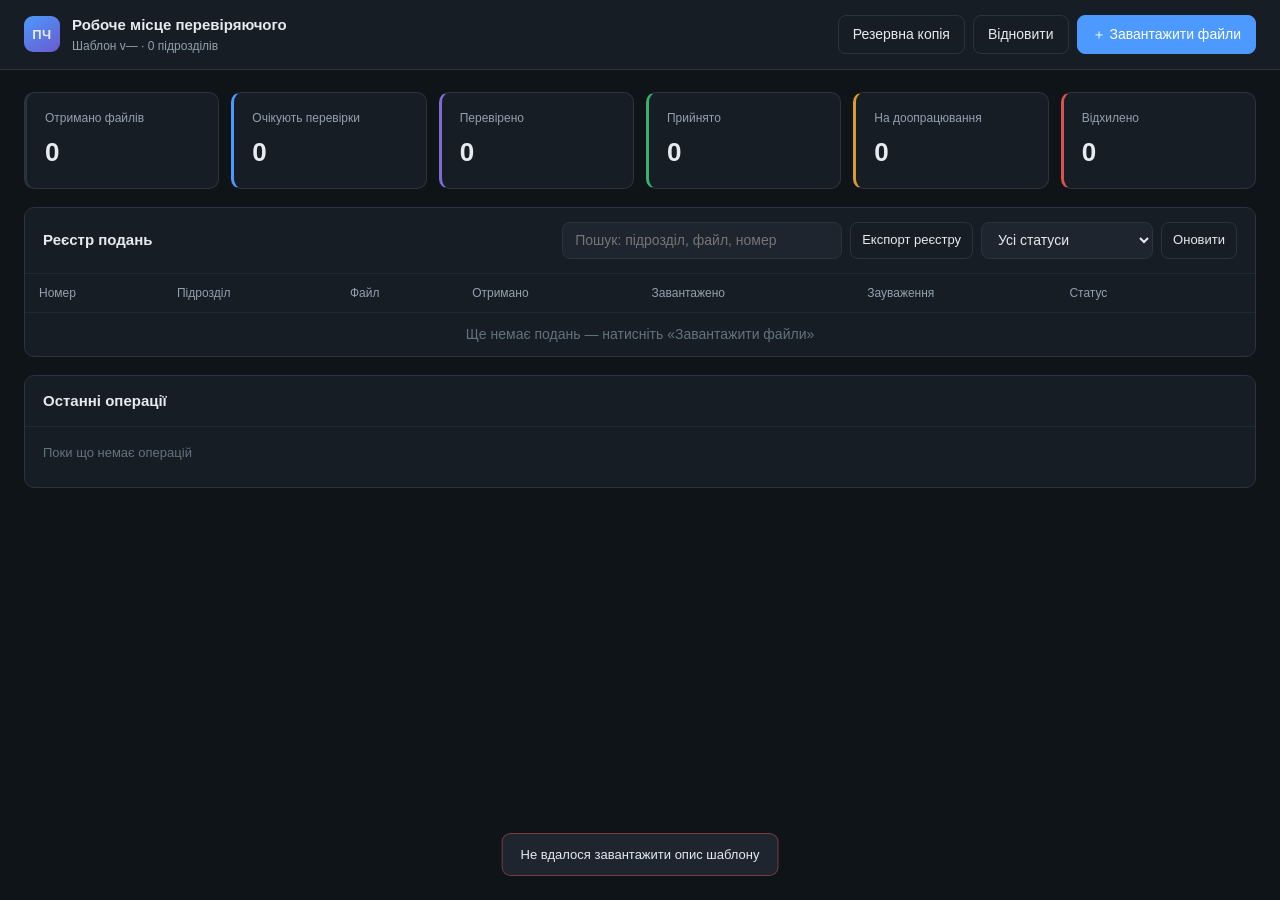
==== static/index.html @ 46811c18 "Робоче місце перевіряючого: реєстр подань, перевірка XLSX, GitHub Pages" ====
<!DOCTYPE html>
<html lang="uk">
<head>
<meta charset="utf-8">
<meta name="viewport" content="width=device-width, initial-scale=1">
<title>Робоче місце перевіряючого</title>
<link rel="stylesheet" href="style.css">
</head>
<body>

<header class="topbar">
  <div class="brand">
    <span class="mark">ПЧ</span>
    <div class="brand-text">
      <div class="brand-title">Робоче місце перевіряючого</div>
      <div class="brand-sub" id="template-line">Система приймання та перевірки звітів</div>
    </div>
  </div>
  <div class="top-actions">
    <button class="btn btn-ghost" id="btn-backup" title="Зберегти реєстр у файл на ваш компʼютер">
      Резервна копія
    </button>
    <button class="btn btn-ghost" id="btn-restore" title="Відновити реєстр із файлу резервної копії">
      Відновити
    </button>
    <input type="file" id="restore-input" accept=".json" hidden>
    <button class="btn btn-primary" id="btn-upload">＋ Завантажити файли</button>
  </div>
</header>

<main class="wrap">

  <section class="stats" id="stats">
    <div class="stat" data-key="total">
      <div class="stat-label">Отримано файлів</div>
      <div class="stat-value">—</div>
    </div>
    <div class="stat" data-key="new">
      <div class="stat-label">Очікують перевірки</div>
      <div class="stat-value">—</div>
    </div>
    <div class="stat" data-key="checked">
      <div class="stat-label">Перевірено</div>
      <div class="stat-value">—</div>
    </div>
    <div class="stat" data-key="accepted">
      <div class="stat-label">Прийнято</div>
      <div class="stat-value">—</div>
    </div>
    <div class="stat" data-key="rework">
      <div class="stat-label">На доопрацювання</div>
      <div class="stat-value">—</div>
    </div>
    <div class="stat" data-key="rejected">
      <div class="stat-label">Відхилено</div>
      <div class="stat-value">—</div>
    </div>
  </section>

  <section class="panel">
    <div class="panel-head">
      <h2>Реєстр подань</h2>
      <div class="filters">
        <input type="search" id="search" placeholder="Пошук: підрозділ, файл, номер">
        <button class="btn btn-ghost btn-sm" id="btn-export-register"
                title="Зберегти реєстр подань у файл Excel">Експорт реєстру</button>
        <select id="filter-status">
          <option value="">Усі статуси</option>
        </select>
        <button class="btn btn-ghost btn-sm" id="btn-reload">Оновити</button>
      </div>
    </div>
    <div class="table-wrap">
      <table class="register">
        <thead>
          <tr>
            <th data-order="number">Номер</th>
            <th data-order="unit">Підрозділ</th>
            <th>Файл</th>
            <th data-order="received_at">Отримано</th>
            <th data-order="uploaded_at">Завантажено</th>
            <th data-order="errors">Зауваження</th>
            <th data-order="status">Статус</th>
            <th></th>
          </tr>
        </thead>
        <tbody id="register-body">
          <tr><td colspan="8" class="empty">Завантаження…</td></tr>
        </tbody>
      </table>
    </div>
  </section>

  <section class="panel">
    <div class="panel-head"><h2>Останні операції</h2></div>
    <ul class="timeline" id="timeline"></ul>
  </section>

</main>

<!-- Деталі подання -->
<div class="drawer-backdrop" id="backdrop"></div>
<aside class="drawer" id="drawer" aria-hidden="true">
  <div class="drawer-head">
    <div>
      <div class="drawer-title" id="drawer-title">Подання</div>
      <div class="drawer-sub" id="drawer-sub"></div>
    </div>
    <button class="btn btn-ghost btn-sm" id="drawer-close">Закрити</button>
  </div>
  <div class="drawer-body" id="drawer-body"></div>
</aside>

<!-- Завантаження -->
<div class="modal" id="upload-modal" aria-hidden="true">
  <div class="modal-card">
    <div class="modal-head">
      <h3>Приймання файлів</h3>
      <button class="btn btn-ghost btn-sm" id="upload-close">Закрити</button>
    </div>
    <div class="modal-body">
      <label class="field">
        <span>Підрозділ</span>
        <input type="text" id="upload-unit" placeholder="Назва підрозділу">
      </label>
      <div class="dropzone" id="dropzone">
        <input type="file" id="upload-files" accept=".xlsx" multiple hidden>
        <p><strong>Перетягніть файли XLSX</strong> або натисніть, щоб вибрати</p>
        <p class="hint">Можна кілька файлів одразу. Файли обробляються лише у вашому браузері й нікуди не надсилаються.</p>
      </div>
      <ul class="file-list" id="file-list"></ul>
    </div>
    <div class="modal-foot">
      <button class="btn btn-ghost" id="upload-cancel">Скасувати</button>
      <button class="btn btn-primary" id="upload-send" disabled>Завантажити</button>
    </div>
  </div>
</div>

<div class="toast" id="toast"></div>

<script src="xlsx.js"></script>
<script src="checker.js"></script>
<script src="storage.js"></script>
<script src="app.js"></script>
</body>
</html>
---- static/style.css ----
:root {
  --bg: #0f1419;
  --bg-panel: #171d24;
  --bg-soft: #1e252e;
  --bg-hover: #242c36;
  --line: #2a333e;
  --line-soft: #202832;
  --text: #e6ebf1;
  --text-dim: #93a0b0;
  --text-faint: #64717f;
  --accent: #4c9aff;
  --accent-dark: #2f7ae5;
  --ok: #37b26c;
  --warn: #d99b2b;
  --danger: #d9534f;
  --critical: #b83a3a;
  --radius: 10px;
  --mono: ui-monospace, "SF Mono", Menlo, Consolas, monospace;
}

* { box-sizing: border-box; }

html, body {
  margin: 0;
  padding: 0;
  background: var(--bg);
  color: var(--text);
  font: 14px/1.5 -apple-system, BlinkMacSystemFont, "Segoe UI", Roboto, sans-serif;
  -webkit-font-smoothing: antialiased;
}

button, input, select { font: inherit; color: inherit; }

/* ---------- верхня панель ---------- */

.topbar {
  display: flex;
  align-items: center;
  justify-content: space-between;
  gap: 16px;
  padding: 14px 24px;
  background: var(--bg-panel);
  border-bottom: 1px solid var(--line);
  position: sticky;
  top: 0;
  z-index: 20;
}

.brand { display: flex; align-items: center; gap: 12px; }

.mark {
  width: 36px; height: 36px;
  display: grid; place-items: center;
  border-radius: 9px;
  background: linear-gradient(145deg, var(--accent), #6a5acd);
  font-weight: 700;
  font-size: 13px;
  letter-spacing: .5px;
}

.brand-title { font-weight: 600; font-size: 15px; }
.brand-sub { color: var(--text-dim); font-size: 12px; }

.top-actions { display: flex; gap: 8px; }

/* ---------- кнопки ---------- */

.btn {
  border: 1px solid var(--line);
  background: var(--bg-soft);
  color: var(--text);
  padding: 8px 14px;
  border-radius: 8px;
  cursor: pointer;
  transition: background .12s, border-color .12s, opacity .12s;
  white-space: nowrap;
}
.btn:hover:not(:disabled) { background: var(--bg-hover); }
.btn:disabled { opacity: .45; cursor: not-allowed; }
.btn-primary { background: var(--accent); border-color: var(--accent); color: #fff; font-weight: 500; }
.btn-primary:hover:not(:disabled) { background: var(--accent-dark); border-color: var(--accent-dark); }
.btn-ghost { background: transparent; }
.btn-warn { background: transparent; border-color: var(--warn); color: var(--warn); }
.btn-warn:hover:not(:disabled) { background: rgba(217,155,43,.12); }
.btn-danger { background: transparent; border-color: var(--danger); color: var(--danger); }
.btn-danger:hover:not(:disabled) { background: rgba(217,83,79,.12); }
.btn-sm { padding: 6px 11px; font-size: 13px; }
.btn-xs { padding: 4px 9px; font-size: 12px; }

/* ---------- каркас ---------- */

.wrap {
  max-width: 1320px;
  margin: 0 auto;
  padding: 22px 24px 60px;
  display: flex;
  flex-direction: column;
  gap: 18px;
}

.panel {
  background: var(--bg-panel);
  border: 1px solid var(--line);
  border-radius: var(--radius);
  overflow: hidden;
}

.panel-head {
  display: flex;
  align-items: center;
  justify-content: space-between;
  gap: 16px;
  padding: 14px 18px;
  border-bottom: 1px solid var(--line-soft);
  flex-wrap: wrap;
}
.panel-head h2 { margin: 0; font-size: 15px; font-weight: 600; }

/* ---------- статистика ---------- */

.stats {
  display: grid;
  grid-template-columns: repeat(auto-fit, minmax(150px, 1fr));
  gap: 12px;
}

.stat {
  background: var(--bg-panel);
  border: 1px solid var(--line);
  border-radius: var(--radius);
  padding: 16px 18px;
  border-left: 3px solid var(--line);
}
.stat[data-key="accepted"] { border-left-color: var(--ok); }
.stat[data-key="rework"] { border-left-color: var(--warn); }
.stat[data-key="rejected"] { border-left-color: var(--danger); }
.stat[data-key="new"] { border-left-color: var(--accent); }
.stat[data-key="checked"] { border-left-color: #7d6bd6; }

.stat-label { color: var(--text-dim); font-size: 12px; margin-bottom: 6px; }
.stat-value { font-size: 26px; font-weight: 600; font-variant-numeric: tabular-nums; }

/* ---------- фільтри ---------- */

.filters { display: flex; gap: 8px; flex-wrap: wrap; }

.filters input[type="search"] {
  min-width: 280px;
  padding: 7px 12px;
  background: var(--bg-soft);
  border: 1px solid var(--line);
  border-radius: 8px;
  outline: none;
}
.filters input[type="search"]:focus { border-color: var(--accent); }

.filters select {
  padding: 7px 12px;
  background: var(--bg-soft);
  border: 1px solid var(--line);
  border-radius: 8px;
  outline: none;
  cursor: pointer;
}

/* ---------- таблиця реєстру ---------- */

.table-wrap { overflow-x: auto; }

table.register { width: 100%; border-collapse: collapse; }

table.register th {
  text-align: left;
  padding: 10px 14px;
  font-size: 12px;
  font-weight: 500;
  color: var(--text-dim);
  border-bottom: 1px solid var(--line-soft);
  white-space: nowrap;
  user-select: none;
}
table.register th[data-order] { cursor: pointer; }
table.register th[data-order]:hover { color: var(--text); }

table.register td {
  padding: 11px 14px;
  border-bottom: 1px solid var(--line-soft);
  vertical-align: middle;
}

table.register tbody tr.row { cursor: pointer; }
table.register tbody tr.row:hover { background: var(--bg-hover); }
table.register tbody tr:last-child td { border-bottom: none; }

.mono { font-family: var(--mono); font-size: 13px; }
.nowrap { white-space: nowrap; color: var(--text-dim); }
.filename { max-width: 320px; overflow: hidden; text-overflow: ellipsis; white-space: nowrap; }
.empty { color: var(--text-faint); padding: 26px; text-align: center; }
.actions { text-align: right; }

.summary { display: flex; align-items: center; gap: 7px; color: var(--text-dim); font-size: 13px; }

.dot { width: 8px; height: 8px; border-radius: 50%; flex: none; }
.dot-ok { background: var(--ok); }
.dot-warning { background: var(--warn); }
.dot-error { background: var(--danger); }
.dot-critical { background: var(--critical); }

/* ---------- статуси ---------- */

.status {
  display: inline-block;
  padding: 3px 10px;
  border-radius: 999px;
  font-size: 12px;
  white-space: nowrap;
  border: 1px solid transparent;
}
.status-new { background: rgba(76,154,255,.14); color: #7fb5ff; border-color: rgba(76,154,255,.3); }
.status-checking { background: rgba(125,107,214,.16); color: #a897f0; border-color: rgba(125,107,214,.35); }
.status-checked { background: rgba(120,140,160,.16); color: #b6c3d1; border-color: rgba(120,140,160,.3); }
.status-accepted { background: rgba(55,178,108,.16); color: #6fd79a; border-color: rgba(55,178,108,.32); }
.status-rework { background: rgba(217,155,43,.16); color: #e8bd6b; border-color: rgba(217,155,43,.32); }
.status-rejected { background: rgba(217,83,79,.16); color: #ee8b88; border-color: rgba(217,83,79,.32); }

.badge {
  display: inline-block;
  margin-left: 7px;
  padding: 1px 7px;
  border-radius: 5px;
  font-size: 11px;
  font-family: inherit;
}
.badge-dup { background: rgba(217,155,43,.2); color: #e8bd6b; }

/* ---------- останні операції ---------- */

.timeline { list-style: none; margin: 0; padding: 8px 18px 16px; }
.timeline li {
  padding: 8px 0;
  border-bottom: 1px solid var(--line-soft);
  display: flex;
  gap: 12px;
  align-items: baseline;
  font-size: 13px;
}
.timeline li:last-child { border-bottom: none; }
.tl-time { color: var(--text-faint); font-family: var(--mono); font-size: 12px; white-space: nowrap; }
.tl-status { color: var(--accent); }
.tl-note { color: var(--text-faint); }

/* ---------- бічна панель ---------- */

.drawer-backdrop {
  position: fixed; inset: 0;
  background: rgba(0,0,0,.55);
  opacity: 0; pointer-events: none;
  transition: opacity .16s;
  z-index: 40;
}
.drawer-backdrop.show { opacity: 1; pointer-events: auto; }

.drawer {
  position: fixed;
  top: 0; right: 0; bottom: 0;
  width: min(860px, 96vw);
  background: var(--bg-panel);
  border-left: 1px solid var(--line);
  transform: translateX(102%);
  transition: transform .2s ease;
  z-index: 50;
  display: flex;
  flex-direction: column;
}
.drawer.open { transform: translateX(0); }

.drawer-head {
  display: flex;
  justify-content: space-between;
  align-items: flex-start;
  gap: 16px;
  padding: 16px 20px;
  border-bottom: 1px solid var(--line);
}
.drawer-title { font-size: 16px; font-weight: 600; }
.drawer-sub { color: var(--text-dim); font-size: 12px; margin-top: 3px; }

.drawer-body { padding: 18px 20px 40px; overflow-y: auto; }
.drawer-body h4 { margin: 22px 0 8px; font-size: 13px; color: var(--text-dim); font-weight: 500; text-transform: uppercase; letter-spacing: .4px; }

.drawer-status { display: flex; align-items: center; gap: 12px; margin-bottom: 16px; flex-wrap: wrap; }
.note-warn { color: var(--warn); font-size: 13px; }

.meta {
  display: grid;
  grid-template-columns: 210px 1fr;
  gap: 6px 16px;
  margin: 0 0 8px;
  font-size: 13px;
}
.meta dt { color: var(--text-dim); }
.meta dd { margin: 0; word-break: break-word; }

.check-head { display: flex; align-items: center; gap: 12px; margin: 20px 0 14px; flex-wrap: wrap; }
.check-meta { color: var(--text-faint); font-size: 12px; }

.verdict { padding: 4px 12px; border-radius: 7px; font-weight: 500; font-size: 13px; }
.verdict-ok { background: rgba(55,178,108,.16); color: #6fd79a; }
.verdict-warning { background: rgba(217,155,43,.16); color: #e8bd6b; }
.verdict-error { background: rgba(217,83,79,.16); color: #ee8b88; }
.verdict-critical { background: rgba(184,58,58,.22); color: #f09393; }

.counts { display: flex; gap: 10px; margin-bottom: 18px; flex-wrap: wrap; }
.count {
  flex: 1;
  min-width: 120px;
  padding: 12px 14px;
  border-radius: 9px;
  background: var(--bg-soft);
  border: 1px solid var(--line);
}
.count-num { display: block; font-size: 20px; font-weight: 600; font-variant-numeric: tabular-nums; }
.count-label { font-size: 12px; color: var(--text-dim); }
.count-critical { border-color: rgba(184,58,58,.45); }
.count-error { border-color: rgba(217,83,79,.4); }
.count-warning { border-color: rgba(217,155,43,.4); }

table.findings { width: 100%; border-collapse: collapse; font-size: 13px; }
table.findings th {
  text-align: left;
  padding: 8px 10px;
  font-size: 11px;
  text-transform: uppercase;
  letter-spacing: .4px;
  color: var(--text-faint);
  border-bottom: 1px solid var(--line);
  white-space: nowrap;
}
table.findings td { padding: 9px 10px; border-bottom: 1px solid var(--line-soft); vertical-align: top; }
table.findings tr:last-child td { border-bottom: none; }

.sev { white-space: nowrap; font-weight: 500; }
.sev-critical { color: #f09393; }
.sev-error { color: #ee8b88; }
.sev-warning { color: #e8bd6b; }

.hint { color: var(--text-faint); font-size: 12px; }
.ok-line { color: var(--ok); }
.comment { background: var(--bg-soft); border-left: 3px solid var(--accent); padding: 10px 14px; border-radius: 0 8px 8px 0; margin: 0; }

.drawer-actions {
  display: flex;
  gap: 8px;
  flex-wrap: wrap;
  margin-top: 24px;
  padding-top: 18px;
  border-top: 1px solid var(--line);
}

.history { list-style: none; margin: 0; padding: 0; font-size: 13px; }
.history li { padding: 6px 0; border-bottom: 1px solid var(--line-soft); display: flex; gap: 10px; }
.history li:last-child { border-bottom: none; }

/* ---------- модальне вікно ---------- */

.modal {
  position: fixed; inset: 0;
  background: rgba(0,0,0,.6);
  display: none;
  align-items: center;
  justify-content: center;
  padding: 24px;
  z-index: 60;
}
.modal.open { display: flex; }

.modal-card {
  background: var(--bg-panel);
  border: 1px solid var(--line);
  border-radius: 12px;
  width: min(620px, 100%);
  display: flex;
  flex-direction: column;
  max-height: 88vh;
}

.modal-head, .modal-foot {
  display: flex;
  align-items: center;
  justify-content: space-between;
  padding: 14px 18px;
}
.modal-head { border-bottom: 1px solid var(--line); }
.modal-head h3 { margin: 0; font-size: 15px; }
.modal-foot { border-top: 1px solid var(--line); gap: 8px; justify-content: flex-end; }
.modal-body { padding: 18px; overflow-y: auto; }

.field { display: block; margin-bottom: 16px; }
.field span { display: block; font-size: 12px; color: var(--text-dim); margin-bottom: 6px; }
.field input {
  width: 100%;
  padding: 9px 12px;
  background: var(--bg-soft);
  border: 1px solid var(--line);
  border-radius: 8px;
  outline: none;
}
.field input:focus { border-color: var(--accent); }

.dropzone {
  border: 2px dashed var(--line);
  border-radius: 10px;
  padding: 28px 18px;
  text-align: center;
  cursor: pointer;
  transition: border-color .14s, background .14s;
}
.dropzone:hover, .dropzone.over { border-color: var(--accent); background: rgba(76,154,255,.06); }
.dropzone p { margin: 4px 0; }
.dropzone .hint { font-size: 12px; color: var(--text-faint); }

.file-list { list-style: none; margin: 14px 0 0; padding: 0; font-size: 13px; }
.file-list li {
  display: flex;
  justify-content: space-between;
  gap: 12px;
  padding: 8px 12px;
  background: var(--bg-soft);
  border-radius: 7px;
  margin-bottom: 6px;
}
.file-name { overflow: hidden; text-overflow: ellipsis; white-space: nowrap; }
.file-size { color: var(--text-faint); font-family: var(--mono); font-size: 12px; white-space: nowrap; }

/* ---------- сповіщення ---------- */

.toast {
  position: fixed;
  bottom: 24px;
  left: 50%;
  transform: translateX(-50%) translateY(20px);
  background: var(--bg-soft);
  border: 1px solid var(--line);
  padding: 11px 18px;
  border-radius: 9px;
  font-size: 13px;
  opacity: 0;
  pointer-events: none;
  transition: opacity .18s, transform .18s;
  z-index: 80;
  max-width: 90vw;
}
.toast.show { opacity: 1; transform: translateX(-50%) translateY(0); }
.toast.ok { border-color: rgba(55,178,108,.5); }
.toast.error { border-color: rgba(217,83,79,.5); }

@media (max-width: 720px) {
  .wrap { padding: 16px 14px 40px; }
  .topbar { padding: 12px 14px; }
  .filters input[type="search"] { min-width: 0; width: 100%; }
  .meta { grid-template-columns: 1fr; }
  .meta dt { margin-top: 8px; }
}
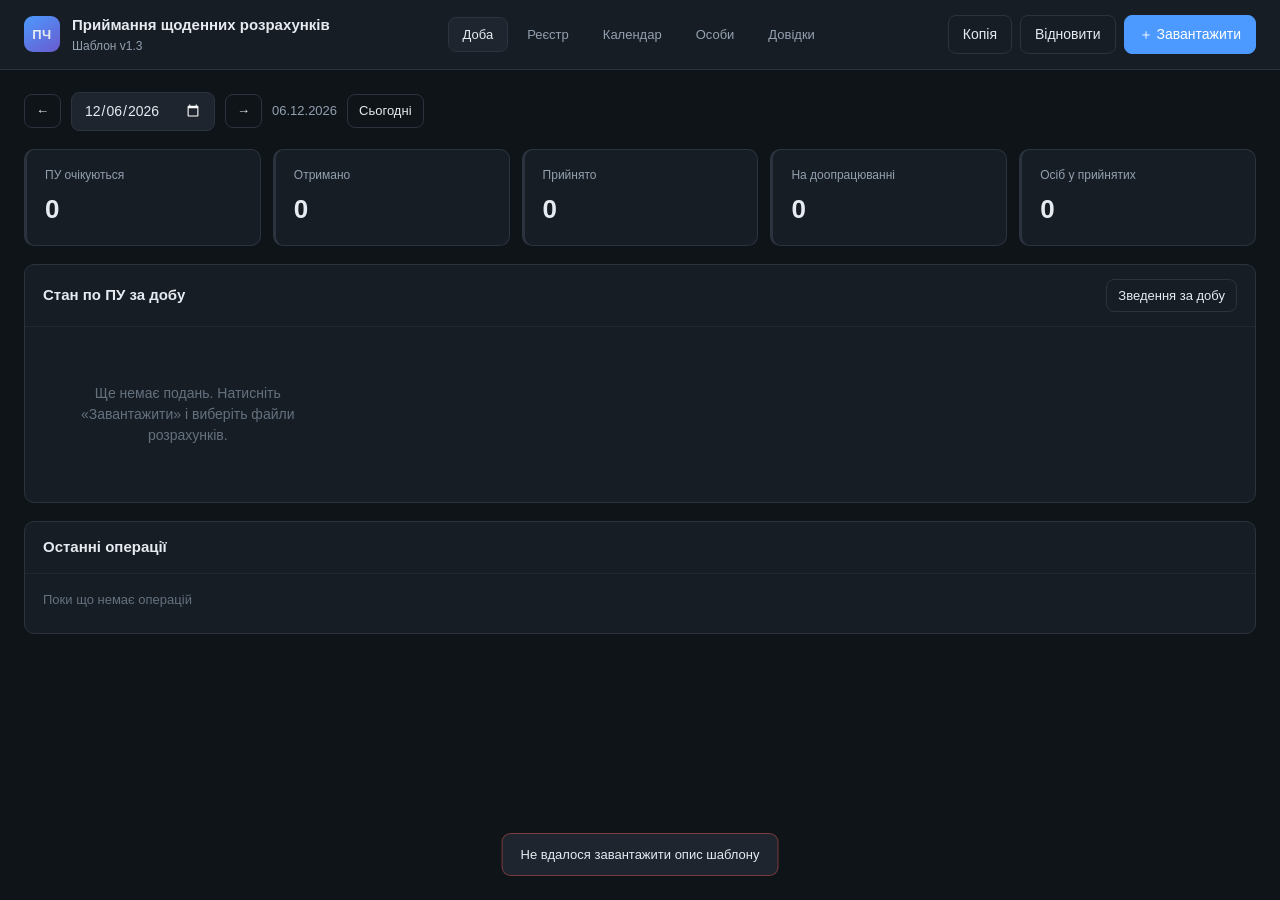
==== commit 2972d9c4: "Перехід на ТЗ v4.1 і шаблон v1.3: шапка за іменованими клітинками, правила S/H/R/L/N, календар, дові" ====
--- a/static/index.html
+++ b/static/index.html
@@ -3,7 +3,9 @@
 <head>
 <meta charset="utf-8">
 <meta name="viewport" content="width=device-width, initial-scale=1">
-<title>Робоче місце перевіряючого</title>
+<meta name="color-scheme" content="dark">
+<title>Приймання щоденних розрахунків</title>
+<link rel="icon" href="data:image/svg+xml,%3Csvg xmlns='http://www.w3.org/2000/svg' viewBox='0 0 32 32'%3E%3Crect width='32' height='32' rx='7' fill='%234c9aff'/%3E%3Ctext x='16' y='22' font-size='13' font-family='sans-serif' fill='white' text-anchor='middle'%3EПЧ%3C/text%3E%3C/svg%3E">
 <link rel="stylesheet" href="style.css">
 </head>
 <body>
@@ -12,88 +14,148 @@
   <div class="brand">
     <span class="mark">ПЧ</span>
     <div class="brand-text">
-      <div class="brand-title">Робоче місце перевіряючого</div>
-      <div class="brand-sub" id="template-line">Система приймання та перевірки звітів</div>
-    </div>
-  </div>
+      <div class="brand-title">Приймання щоденних розрахунків</div>
+      <div class="brand-sub" id="template-line">Шаблон v1.3</div>
+    </div>
+  </div>
+  <nav class="tabs" id="tabs">
+    <button class="tab active" data-tab="day">Доба</button>
+    <button class="tab" data-tab="register">Реєстр</button>
+    <button class="tab" data-tab="calendar">Календар</button>
+    <button class="tab" data-tab="persons">Особи</button>
+    <button class="tab" data-tab="certs">Довідки</button>
+  </nav>
   <div class="top-actions">
-    <button class="btn btn-ghost" id="btn-backup" title="Зберегти реєстр у файл на ваш компʼютер">
-      Резервна копія
-    </button>
-    <button class="btn btn-ghost" id="btn-restore" title="Відновити реєстр із файлу резервної копії">
-      Відновити
-    </button>
+    <button class="btn btn-ghost" id="btn-backup" title="Зберегти реєстр у файл">Копія</button>
+    <button class="btn btn-ghost" id="btn-restore" title="Відновити з файлу">Відновити</button>
     <input type="file" id="restore-input" accept=".json" hidden>
-    <button class="btn btn-primary" id="btn-upload">＋ Завантажити файли</button>
+    <button class="btn btn-primary" id="btn-upload">＋ Завантажити</button>
   </div>
 </header>
 
 <main class="wrap">
 
-  <section class="stats" id="stats">
-    <div class="stat" data-key="total">
-      <div class="stat-label">Отримано файлів</div>
-      <div class="stat-value">—</div>
-    </div>
-    <div class="stat" data-key="new">
-      <div class="stat-label">Очікують перевірки</div>
-      <div class="stat-value">—</div>
-    </div>
-    <div class="stat" data-key="checked">
-      <div class="stat-label">Перевірено</div>
-      <div class="stat-value">—</div>
-    </div>
-    <div class="stat" data-key="accepted">
-      <div class="stat-label">Прийнято</div>
-      <div class="stat-value">—</div>
-    </div>
-    <div class="stat" data-key="rework">
-      <div class="stat-label">На доопрацювання</div>
-      <div class="stat-value">—</div>
-    </div>
-    <div class="stat" data-key="rejected">
-      <div class="stat-label">Відхилено</div>
-      <div class="stat-value">—</div>
-    </div>
-  </section>
-
-  <section class="panel">
-    <div class="panel-head">
-      <h2>Реєстр подань</h2>
-      <div class="filters">
-        <input type="search" id="search" placeholder="Пошук: підрозділ, файл, номер">
-        <button class="btn btn-ghost btn-sm" id="btn-export-register"
-                title="Зберегти реєстр подань у файл Excel">Експорт реєстру</button>
-        <select id="filter-status">
-          <option value="">Усі статуси</option>
-        </select>
-        <button class="btn btn-ghost btn-sm" id="btn-reload">Оновити</button>
-      </div>
-    </div>
-    <div class="table-wrap">
-      <table class="register">
-        <thead>
-          <tr>
-            <th data-order="number">Номер</th>
-            <th data-order="unit">Підрозділ</th>
-            <th>Файл</th>
-            <th data-order="received_at">Отримано</th>
-            <th data-order="uploaded_at">Завантажено</th>
-            <th data-order="errors">Зауваження</th>
-            <th data-order="status">Статус</th>
-            <th></th>
-          </tr>
-        </thead>
-        <tbody id="register-body">
-          <tr><td colspan="8" class="empty">Завантаження…</td></tr>
-        </tbody>
-      </table>
-    </div>
-  </section>
-
-  <section class="panel">
-    <div class="panel-head"><h2>Останні операції</h2></div>
-    <ul class="timeline" id="timeline"></ul>
+  <!-- ===== Доба ===== -->
+  <section class="view active" id="view-day">
+    <div class="daybar">
+      <button class="btn btn-ghost btn-sm" id="day-prev">←</button>
+      <input type="date" id="day-picker">
+      <button class="btn btn-ghost btn-sm" id="day-next">→</button>
+      <span class="day-label" id="day-label"></span>
+      <button class="btn btn-ghost btn-sm" id="day-today">Сьогодні</button>
+    </div>
+
+    <div class="stats" id="day-stats">
+      <div class="stat"><div class="stat-label">ПУ очікуються</div><div class="stat-value" data-k="expected">—</div></div>
+      <div class="stat"><div class="stat-label">Отримано</div><div class="stat-value" data-k="received">—</div></div>
+      <div class="stat"><div class="stat-label">Прийнято</div><div class="stat-value" data-k="accepted">—</div></div>
+      <div class="stat"><div class="stat-label">На доопрацюванні</div><div class="stat-value" data-k="rework">—</div></div>
+      <div class="stat"><div class="stat-label">Осіб у прийнятих</div><div class="stat-value" data-k="persons">—</div></div>
+    </div>
+
+    <section class="panel">
+      <div class="panel-head">
+        <h2>Стан по ПУ за добу</h2>
+        <button class="btn btn-ghost btn-sm" id="btn-day-summary">Зведення за добу</button>
+      </div>
+      <div id="units-status" class="unit-grid"></div>
+    </section>
+
+    <section class="panel">
+      <div class="panel-head"><h2>Останні операції</h2></div>
+      <ul class="timeline" id="day-timeline"></ul>
+    </section>
+  </section>
+
+  <!-- ===== Реєстр ===== -->
+  <section class="view" id="view-register">
+    <section class="panel">
+      <div class="panel-head">
+        <h2>Реєстр подань</h2>
+        <div class="filters">
+          <input type="search" id="reg-search" placeholder="Пошук: ПУ, файл, номер">
+          <select id="reg-status"><option value="">Усі статуси</option></select>
+          <button class="btn btn-ghost btn-sm" id="reg-export">Експорт</button>
+        </div>
+      </div>
+      <div class="table-wrap">
+        <table class="register">
+          <thead>
+            <tr>
+              <th data-order="number">Номер</th>
+              <th data-order="unit">ПУ</th>
+              <th data-order="dayIso">Доба</th>
+              <th>Версія</th>
+              <th>Файл</th>
+              <th data-order="errors">Зауваження</th>
+              <th data-order="status">Статус</th>
+              <th></th>
+            </tr>
+          </thead>
+          <tbody id="reg-body"></tbody>
+        </table>
+      </div>
+    </section>
+  </section>
+
+  <!-- ===== Календар ===== -->
+  <section class="view" id="view-calendar">
+    <section class="panel">
+      <div class="panel-head">
+        <h2>Календар подань</h2>
+        <div class="filters">
+          <input type="month" id="cal-month">
+          <span class="legend">
+            <span class="lg lg-missing"></span> пропуск
+            <span class="lg lg-skipped"></span> не очікується
+            <span class="lg lg-accepted"></span> прийнято
+            <span class="lg lg-rework"></span> на доопрацюванні
+          </span>
+        </div>
+      </div>
+      <div class="table-wrap"><table class="calendar" id="cal-table"></table></div>
+    </section>
+  </section>
+
+  <!-- ===== Особи ===== -->
+  <section class="view" id="view-persons">
+    <section class="panel" id="panel-suspicious">
+      <div class="panel-head"><h2>Підозрілі ПІБ</h2></div>
+      <div id="suspicious-list"></div>
+    </section>
+    <section class="panel">
+      <div class="panel-head">
+        <h2>Реєстр осіб</h2>
+        <div class="filters">
+          <input type="search" id="person-search" placeholder="Пошук за ПІБ">
+          <button class="btn btn-ghost btn-sm" id="persons-export">Експорт</button>
+        </div>
+      </div>
+      <div class="table-wrap">
+        <table class="register">
+          <thead><tr>
+            <th>ПІБ</th><th>Звання</th><th>Посада</th><th>в/ч</th>
+            <th>ПУ</th><th>Діб у системі</th><th></th>
+          </tr></thead>
+          <tbody id="persons-body"></tbody>
+        </table>
+      </div>
+    </section>
+  </section>
+
+  <!-- ===== Довідки ===== -->
+  <section class="view" id="view-certs">
+    <section class="panel">
+      <div class="panel-head">
+        <h2>Місячні довідки про чергування</h2>
+        <div class="filters">
+          <input type="month" id="cert-month">
+          <button class="btn btn-primary btn-sm" id="cert-build">Сформувати</button>
+        </div>
+      </div>
+      <div id="cert-issues"></div>
+      <div id="cert-results"></div>
+    </section>
   </section>
 
 </main>
@@ -119,20 +181,18 @@
       <button class="btn btn-ghost btn-sm" id="upload-close">Закрити</button>
     </div>
     <div class="modal-body">
-      <label class="field">
-        <span>Підрозділ</span>
-        <input type="text" id="upload-unit" placeholder="Назва підрозділу">
-      </label>
       <div class="dropzone" id="dropzone">
         <input type="file" id="upload-files" accept=".xlsx" multiple hidden>
         <p><strong>Перетягніть файли XLSX</strong> або натисніть, щоб вибрати</p>
-        <p class="hint">Можна кілька файлів одразу. Файли обробляються лише у вашому браузері й нікуди не надсилаються.</p>
+        <p class="hint">Можна кілька файлів одразу. ПУ і доба визначаються зі шапки.
+          Файли обробляються лише у вашому браузері й нікуди не надсилаються.</p>
       </div>
       <ul class="file-list" id="file-list"></ul>
+      <div id="upload-result"></div>
     </div>
     <div class="modal-foot">
       <button class="btn btn-ghost" id="upload-cancel">Скасувати</button>
-      <button class="btn btn-primary" id="upload-send" disabled>Завантажити</button>
+      <button class="btn btn-primary" id="upload-send" disabled>Перевірити й прийняти</button>
     </div>
   </div>
 </div>
--- a/static/style.css
+++ b/static/style.css
@@ -460,4 +460,189 @@
   .filters input[type="search"] { min-width: 0; width: 100%; }
   .meta { grid-template-columns: 1fr; }
   .meta dt { margin-top: 8px; }
-}+}
+/* ===== вкладки ===== */
+
+.tabs { display: flex; gap: 4px; flex-wrap: wrap; }
+
+.tab {
+  background: transparent;
+  border: 1px solid transparent;
+  border-radius: 8px;
+  padding: 7px 14px;
+  cursor: pointer;
+  color: var(--text-dim);
+  font-size: 13px;
+  transition: background .12s, color .12s;
+}
+.tab:hover { background: var(--bg-soft); color: var(--text); }
+.tab.active { background: var(--bg-soft); border-color: var(--line); color: var(--text); }
+
+.view { display: none; flex-direction: column; gap: 18px; }
+.view.active { display: flex; }
+
+/* ===== смуга доби ===== */
+
+.daybar {
+  display: flex;
+  align-items: center;
+  gap: 10px;
+  flex-wrap: wrap;
+}
+.daybar input[type="date"] {
+  padding: 7px 12px;
+  background: var(--bg-soft);
+  border: 1px solid var(--line);
+  border-radius: 8px;
+  outline: none;
+}
+.day-label { color: var(--text-dim); font-size: 13px; }
+
+input[type="month"] {
+  padding: 7px 12px;
+  background: var(--bg-soft);
+  border: 1px solid var(--line);
+  border-radius: 8px;
+  outline: none;
+}
+
+/* ===== картки ПУ ===== */
+
+.unit-grid {
+  display: grid;
+  grid-template-columns: repeat(auto-fill, minmax(240px, 1fr));
+  gap: 12px;
+  padding: 16px 18px;
+}
+
+.unit-card {
+  border: 1px solid var(--line);
+  border-radius: 10px;
+  padding: 14px 16px;
+  background: var(--bg-soft);
+  border-left: 3px solid var(--line);
+}
+.unit-card.clickable { cursor: pointer; }
+.unit-card.clickable:hover { background: var(--bg-hover); }
+.unit-expected { border-left-color: var(--warn); }
+.unit-accepted, .unit-accepted_notes { border-left-color: var(--ok); }
+.unit-rework { border-left-color: var(--warn); }
+.unit-rejected { border-left-color: var(--danger); }
+.unit-skipped { border-left-color: var(--text-faint); opacity: .7; }
+.unit-checked, .unit-new, .unit-checking { border-left-color: var(--accent); }
+
+.unit-head { display: flex; justify-content: space-between; align-items: center; gap: 10px; }
+.unit-name { font-weight: 600; }
+.unit-meta { color: var(--text-dim); font-size: 12px; margin-top: 8px; display: flex; gap: 6px; flex-wrap: wrap; }
+.unit-actions { margin-top: 10px; }
+
+.chip {
+  padding: 2px 8px;
+  border-radius: 5px;
+  font-size: 11px;
+}
+.chip-critical { background: rgba(184,58,58,.2); color: #f09393; }
+.chip-error { background: rgba(217,83,79,.18); color: #ee8b88; }
+.chip-warning { background: rgba(217,155,43,.18); color: #e8bd6b; }
+.chip-ok { background: rgba(55,178,108,.16); color: #6fd79a; }
+
+/* ===== календар ===== */
+
+table.calendar { border-collapse: collapse; font-size: 12px; width: 100%; }
+table.calendar th {
+  padding: 6px 4px;
+  font-weight: 500;
+  color: var(--text-dim);
+  border-bottom: 1px solid var(--line);
+  text-align: center;
+  font-size: 11px;
+}
+table.calendar td {
+  padding: 0;
+  border: 1px solid var(--line-soft);
+  text-align: center;
+}
+table.calendar .cal-unit {
+  text-align: left;
+  padding: 8px 12px;
+  white-space: nowrap;
+  font-weight: 500;
+  position: sticky;
+  left: 0;
+  background: var(--bg-panel);
+}
+.cal-cell {
+  width: 26px;
+  height: 26px;
+  cursor: pointer;
+  font-size: 13px;
+}
+.cal-cell:hover { outline: 1px solid var(--accent); }
+.cal-missing { background: rgba(217,83,79,.14); }
+.cal-skipped { background: rgba(120,140,160,.16); color: var(--text-faint); }
+.cal-accepted, .cal-accepted_notes { background: rgba(55,178,108,.2); color: #6fd79a; }
+.cal-rework { background: rgba(217,155,43,.2); color: #e8bd6b; }
+.cal-rejected { background: rgba(217,83,79,.22); color: #ee8b88; }
+.cal-checked, .cal-new, .cal-checking { background: rgba(76,154,255,.18); color: #7fb5ff; }
+
+.legend { display: flex; align-items: center; gap: 6px; color: var(--text-dim); font-size: 12px; }
+.lg { display: inline-block; width: 11px; height: 11px; border-radius: 3px; margin-left: 8px; }
+.lg-missing { background: rgba(217,83,79,.35); }
+.lg-skipped { background: rgba(120,140,160,.35); }
+.lg-accepted { background: rgba(55,178,108,.35); }
+.lg-rework { background: rgba(217,155,43,.35); }
+
+/* ===== особи ===== */
+
+.issue-block {
+  margin: 14px 18px;
+  border: 1px solid var(--line);
+  border-radius: 9px;
+  overflow: hidden;
+}
+.issue-critical { border-color: rgba(184,58,58,.5); }
+.issue-warning { border-color: rgba(217,155,43,.45); }
+.issue-head {
+  display: flex;
+  justify-content: space-between;
+  padding: 10px 14px;
+  background: var(--bg-soft);
+  font-size: 13px;
+}
+.issue-count {
+  font-family: var(--mono);
+  color: var(--text-dim);
+}
+.issue-list { list-style: none; margin: 0; padding: 8px 14px 12px; font-size: 13px; }
+.issue-list li { padding: 4px 0; border-bottom: 1px solid var(--line-soft); }
+.issue-list li:last-child { border-bottom: none; }
+
+/* ===== довідки ===== */
+
+.cert-card {
+  margin: 16px 18px;
+  border: 1px solid var(--line);
+  border-radius: 10px;
+  overflow: hidden;
+}
+.cert-head {
+  display: flex;
+  justify-content: space-between;
+  align-items: baseline;
+  gap: 12px;
+  padding: 12px 16px;
+  background: var(--bg-soft);
+  border-bottom: 1px solid var(--line);
+}
+.cert-head h3 { margin: 0; font-size: 14px; }
+.cert-meta { color: var(--text-dim); font-size: 12px; }
+.cert-actions { padding: 12px 16px; display: flex; gap: 8px; }
+
+table.compact td, table.compact th { padding: 7px 10px; font-size: 12px; }
+
+.cell { color: #9ecbff; white-space: nowrap; }
+
+@media (max-width: 900px) {
+  .tabs { order: 3; width: 100%; }
+  .topbar { flex-wrap: wrap; }
+}
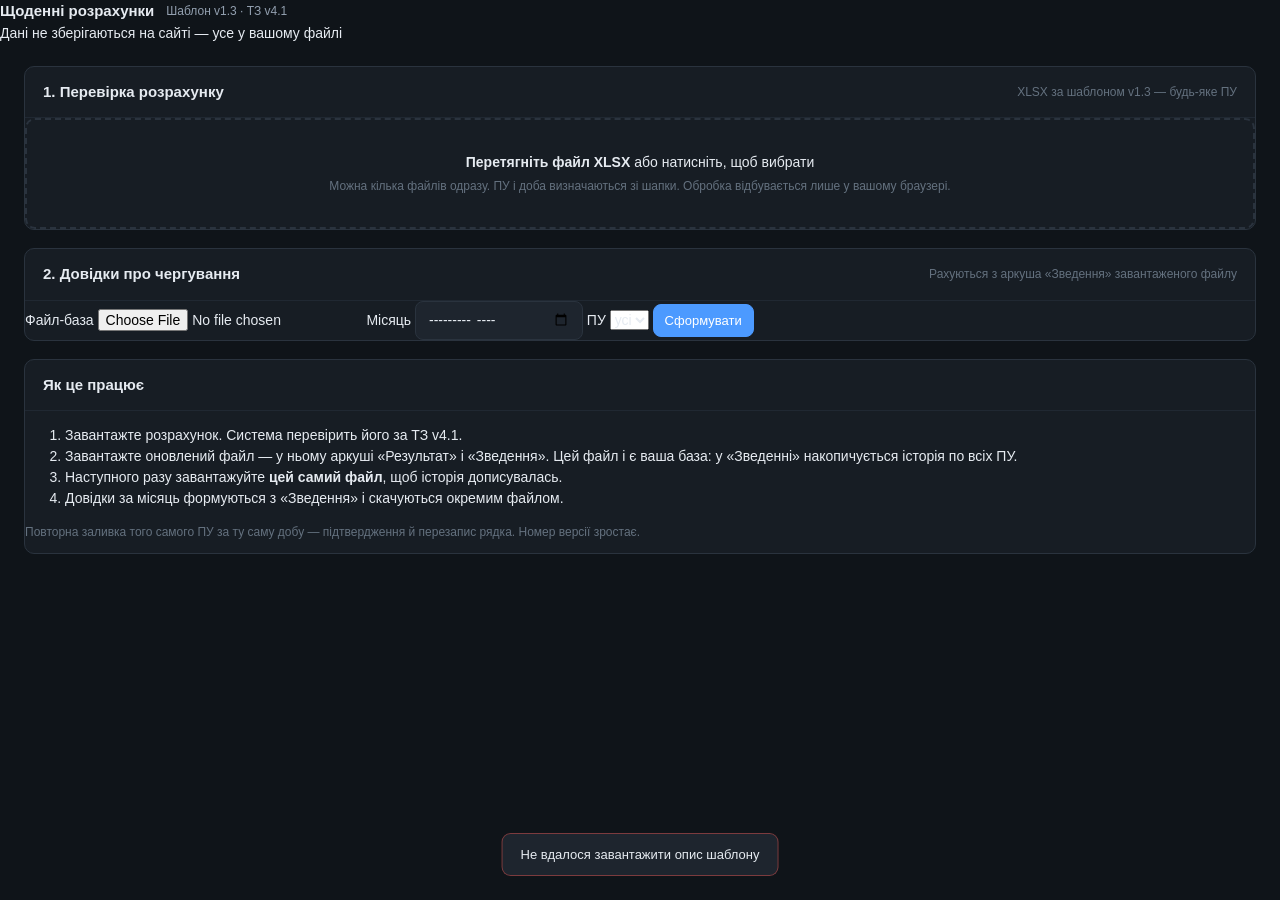
==== commit 72352f34: "Файл як база даних: без localStorage; аркуші Результат і Зведення; перезапис за ПУ+доба; довідки за " ====
--- a/static/index.html
+++ b/static/index.html
@@ -3,205 +3,84 @@
 <head>
 <meta charset="utf-8">
 <meta name="viewport" content="width=device-width, initial-scale=1">
-<meta name="color-scheme" content="dark">
-<title>Приймання щоденних розрахунків</title>
-<link rel="icon" href="data:image/svg+xml,%3Csvg xmlns='http://www.w3.org/2000/svg' viewBox='0 0 32 32'%3E%3Crect width='32' height='32' rx='7' fill='%234c9aff'/%3E%3Ctext x='16' y='22' font-size='13' font-family='sans-serif' fill='white' text-anchor='middle'%3EПЧ%3C/text%3E%3C/svg%3E">
+<title>Перевірка щоденних розрахунків</title>
 <link rel="stylesheet" href="style.css">
 </head>
 <body>
-
-<header class="topbar">
+<header class="top">
   <div class="brand">
-    <span class="mark">ПЧ</span>
-    <div class="brand-text">
-      <div class="brand-title">Приймання щоденних розрахунків</div>
-      <div class="brand-sub" id="template-line">Шаблон v1.3</div>
-    </div>
+    <div class="brand-title">Щоденні розрахунки</div>
+    <div class="brand-sub" id="template-line">Шаблон v1.3 · ТЗ v4.1</div>
   </div>
-  <nav class="tabs" id="tabs">
-    <button class="tab active" data-tab="day">Доба</button>
-    <button class="tab" data-tab="register">Реєстр</button>
-    <button class="tab" data-tab="calendar">Календар</button>
-    <button class="tab" data-tab="persons">Особи</button>
-    <button class="tab" data-tab="certs">Довідки</button>
-  </nav>
-  <div class="top-actions">
-    <button class="btn btn-ghost" id="btn-backup" title="Зберегти реєстр у файл">Копія</button>
-    <button class="btn btn-ghost" id="btn-restore" title="Відновити з файлу">Відновити</button>
-    <input type="file" id="restore-input" accept=".json" hidden>
-    <button class="btn btn-primary" id="btn-upload">＋ Завантажити</button>
-  </div>
+  <div class="top-note">Дані не зберігаються на сайті — усе у вашому файлі</div>
 </header>
 
 <main class="wrap">
 
-  <!-- ===== Доба ===== -->
-  <section class="view active" id="view-day">
-    <div class="daybar">
-      <button class="btn btn-ghost btn-sm" id="day-prev">←</button>
-      <input type="date" id="day-picker">
-      <button class="btn btn-ghost btn-sm" id="day-next">→</button>
-      <span class="day-label" id="day-label"></span>
-      <button class="btn btn-ghost btn-sm" id="day-today">Сьогодні</button>
+  <!-- Крок 1: перевірка щоденного розрахунку -->
+  <section class="panel">
+    <div class="panel-head">
+      <h2>1. Перевірка розрахунку</h2>
+      <span class="hint">XLSX за шаблоном v1.3 — будь-яке ПУ</span>
     </div>
 
-    <div class="stats" id="day-stats">
-      <div class="stat"><div class="stat-label">ПУ очікуються</div><div class="stat-value" data-k="expected">—</div></div>
-      <div class="stat"><div class="stat-label">Отримано</div><div class="stat-value" data-k="received">—</div></div>
-      <div class="stat"><div class="stat-label">Прийнято</div><div class="stat-value" data-k="accepted">—</div></div>
-      <div class="stat"><div class="stat-label">На доопрацюванні</div><div class="stat-value" data-k="rework">—</div></div>
-      <div class="stat"><div class="stat-label">Осіб у прийнятих</div><div class="stat-value" data-k="persons">—</div></div>
+    <div class="dropzone" id="dropzone">
+      <input type="file" id="file-input" accept=".xlsx" hidden>
+      <p><strong>Перетягніть файл XLSX</strong> або натисніть, щоб вибрати</p>
+      <p class="hint">Можна кілька файлів одразу. ПУ і доба визначаються зі шапки.
+        Обробка відбувається лише у вашому браузері.</p>
     </div>
 
-    <section class="panel">
-      <div class="panel-head">
-        <h2>Стан по ПУ за добу</h2>
-        <button class="btn btn-ghost btn-sm" id="btn-day-summary">Зведення за добу</button>
-      </div>
-      <div id="units-status" class="unit-grid"></div>
-    </section>
-
-    <section class="panel">
-      <div class="panel-head"><h2>Останні операції</h2></div>
-      <ul class="timeline" id="day-timeline"></ul>
-    </section>
+    <div id="results"></div>
   </section>
 
-  <!-- ===== Реєстр ===== -->
-  <section class="view" id="view-register">
-    <section class="panel">
-      <div class="panel-head">
-        <h2>Реєстр подань</h2>
-        <div class="filters">
-          <input type="search" id="reg-search" placeholder="Пошук: ПУ, файл, номер">
-          <select id="reg-status"><option value="">Усі статуси</option></select>
-          <button class="btn btn-ghost btn-sm" id="reg-export">Експорт</button>
-        </div>
-      </div>
-      <div class="table-wrap">
-        <table class="register">
-          <thead>
-            <tr>
-              <th data-order="number">Номер</th>
-              <th data-order="unit">ПУ</th>
-              <th data-order="dayIso">Доба</th>
-              <th>Версія</th>
-              <th>Файл</th>
-              <th data-order="errors">Зауваження</th>
-              <th data-order="status">Статус</th>
-              <th></th>
-            </tr>
-          </thead>
-          <tbody id="reg-body"></tbody>
-        </table>
-      </div>
-    </section>
+  <!-- Крок 2: довідки -->
+  <section class="panel" id="panel-certs">
+    <div class="panel-head">
+      <h2>2. Довідки про чергування</h2>
+      <span class="hint">Рахуються з аркуша «Зведення» завантаженого файлу</span>
+    </div>
+
+    <div class="row">
+      <label for="cert-file">Файл-база</label>
+      <input type="file" id="cert-file" accept=".xlsx">
+      <label for="cert-month">Місяць</label>
+      <input type="month" id="cert-month">
+      <label for="cert-unit">ПУ</label>
+      <select id="cert-unit"><option value="">усі</option></select>
+      <button class="btn btn-primary btn-sm" id="cert-build">Сформувати</button>
+    </div>
+
+    <div id="cert-status" class="hint"></div>
+    <div id="cert-issues"></div>
+    <div id="cert-results"></div>
   </section>
 
-  <!-- ===== Календар ===== -->
-  <section class="view" id="view-calendar">
-    <section class="panel">
-      <div class="panel-head">
-        <h2>Календар подань</h2>
-        <div class="filters">
-          <input type="month" id="cal-month">
-          <span class="legend">
-            <span class="lg lg-missing"></span> пропуск
-            <span class="lg lg-skipped"></span> не очікується
-            <span class="lg lg-accepted"></span> прийнято
-            <span class="lg lg-rework"></span> на доопрацюванні
-          </span>
-        </div>
-      </div>
-      <div class="table-wrap"><table class="calendar" id="cal-table"></table></div>
-    </section>
-  </section>
-
-  <!-- ===== Особи ===== -->
-  <section class="view" id="view-persons">
-    <section class="panel" id="panel-suspicious">
-      <div class="panel-head"><h2>Підозрілі ПІБ</h2></div>
-      <div id="suspicious-list"></div>
-    </section>
-    <section class="panel">
-      <div class="panel-head">
-        <h2>Реєстр осіб</h2>
-        <div class="filters">
-          <input type="search" id="person-search" placeholder="Пошук за ПІБ">
-          <button class="btn btn-ghost btn-sm" id="persons-export">Експорт</button>
-        </div>
-      </div>
-      <div class="table-wrap">
-        <table class="register">
-          <thead><tr>
-            <th>ПІБ</th><th>Звання</th><th>Посада</th><th>в/ч</th>
-            <th>ПУ</th><th>Діб у системі</th><th></th>
-          </tr></thead>
-          <tbody id="persons-body"></tbody>
-        </table>
-      </div>
-    </section>
-  </section>
-
-  <!-- ===== Довідки ===== -->
-  <section class="view" id="view-certs">
-    <section class="panel">
-      <div class="panel-head">
-        <h2>Місячні довідки про чергування</h2>
-        <div class="filters">
-          <input type="month" id="cert-month">
-          <button class="btn btn-primary btn-sm" id="cert-build">Сформувати</button>
-        </div>
-      </div>
-      <div id="cert-issues"></div>
-      <div id="cert-results"></div>
-    </section>
+  <!-- Довідка про роботу -->
+  <section class="panel">
+    <div class="panel-head">
+      <h2>Як це працює</h2>
+    </div>
+    <ol class="steps">
+      <li>Завантажте розрахунок. Система перевірить його за ТЗ v4.1.</li>
+      <li>Завантажте оновлений файл — у ньому аркуші «Результат» і «Зведення».
+        Цей файл і є ваша база: у «Зведенні» накопичується історія по всіх ПУ.</li>
+      <li>Наступного разу завантажуйте <strong>цей самий файл</strong>, щоб історія дописувалась.</li>
+      <li>Довідки за місяць формуються з «Зведення» і скачуються окремим файлом.</li>
+    </ol>
+    <p class="hint">Повторна заливка того самого ПУ за ту саму добу — підтвердження й перезапис
+      рядка. Номер версії зростає.</p>
   </section>
 
 </main>
-
-<!-- Деталі подання -->
-<div class="drawer-backdrop" id="backdrop"></div>
-<aside class="drawer" id="drawer" aria-hidden="true">
-  <div class="drawer-head">
-    <div>
-      <div class="drawer-title" id="drawer-title">Подання</div>
-      <div class="drawer-sub" id="drawer-sub"></div>
-    </div>
-    <button class="btn btn-ghost btn-sm" id="drawer-close">Закрити</button>
-  </div>
-  <div class="drawer-body" id="drawer-body"></div>
-</aside>
-
-<!-- Завантаження -->
-<div class="modal" id="upload-modal" aria-hidden="true">
-  <div class="modal-card">
-    <div class="modal-head">
-      <h3>Приймання файлів</h3>
-      <button class="btn btn-ghost btn-sm" id="upload-close">Закрити</button>
-    </div>
-    <div class="modal-body">
-      <div class="dropzone" id="dropzone">
-        <input type="file" id="upload-files" accept=".xlsx" multiple hidden>
-        <p><strong>Перетягніть файли XLSX</strong> або натисніть, щоб вибрати</p>
-        <p class="hint">Можна кілька файлів одразу. ПУ і доба визначаються зі шапки.
-          Файли обробляються лише у вашому браузері й нікуди не надсилаються.</p>
-      </div>
-      <ul class="file-list" id="file-list"></ul>
-      <div id="upload-result"></div>
-    </div>
-    <div class="modal-foot">
-      <button class="btn btn-ghost" id="upload-cancel">Скасувати</button>
-      <button class="btn btn-primary" id="upload-send" disabled>Перевірити й прийняти</button>
-    </div>
-  </div>
-</div>
 
 <div class="toast" id="toast"></div>
 
 <script src="xlsx.js"></script>
 <script src="checker.js"></script>
-<script src="storage.js"></script>
+<script src="writer.js"></script>
+<script src="db.js"></script>
+<script src="certs.js"></script>
 <script src="app.js"></script>
 </body>
 </html>
